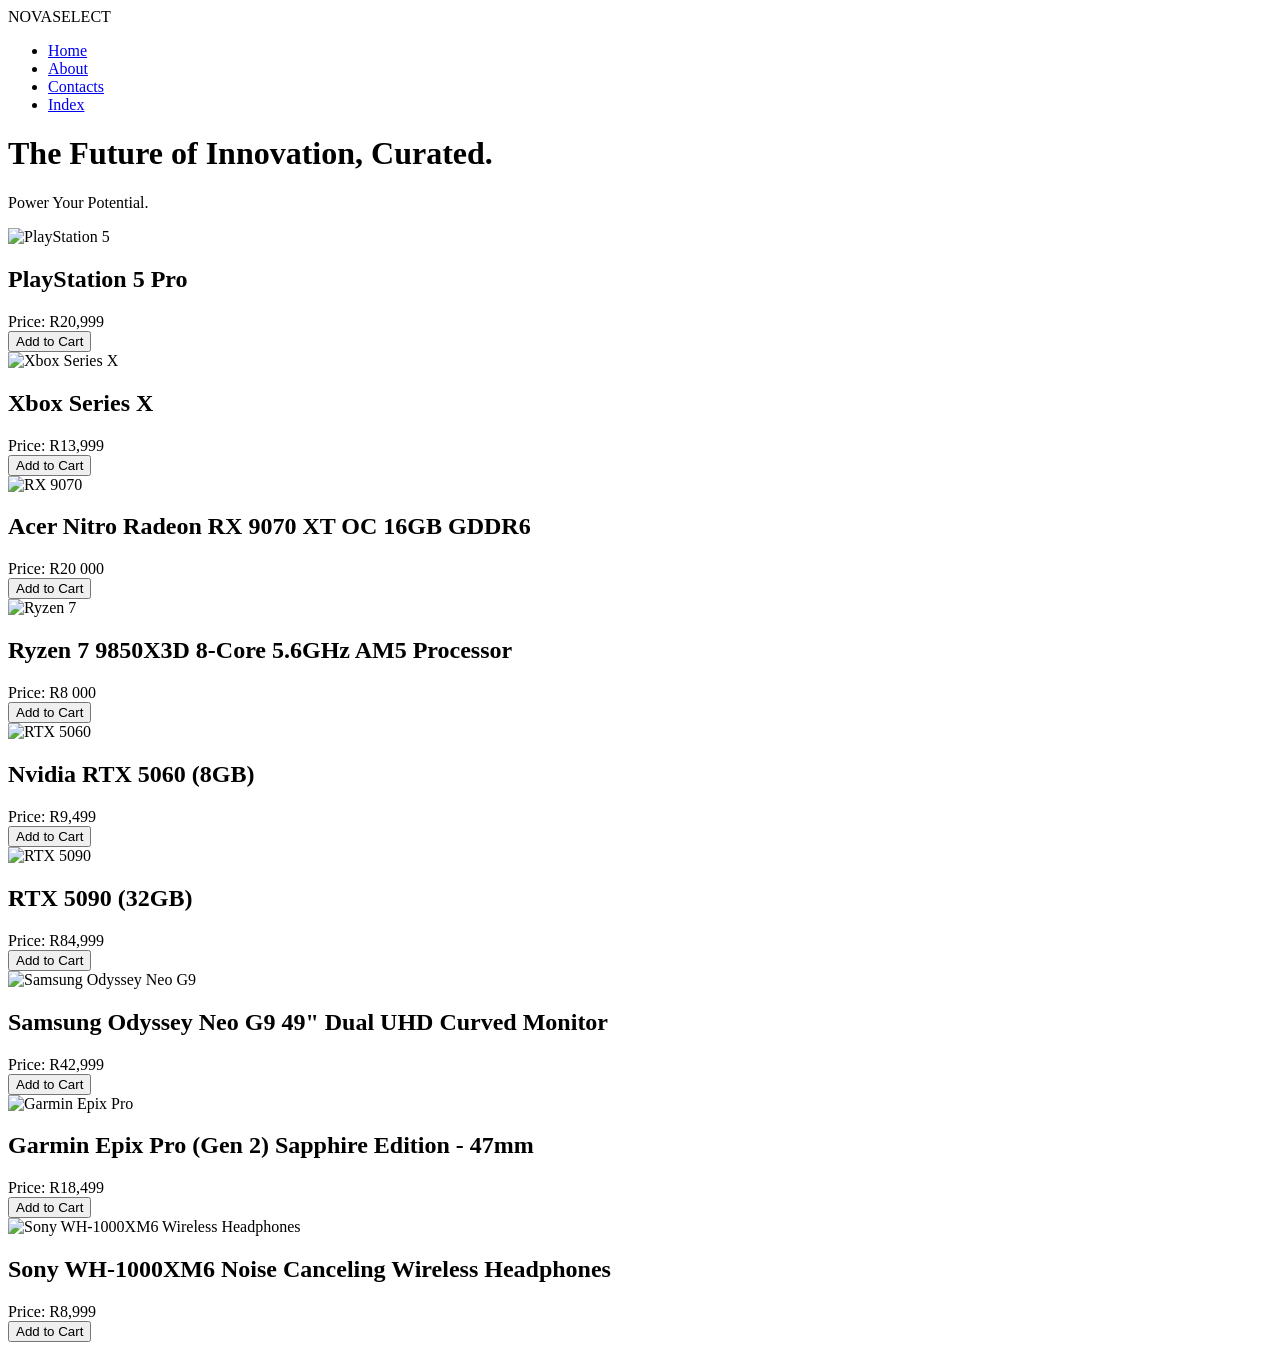
==== HTML_Week_2_Exercise_4/products.html @ 3ad4c4eb "Add files via upload" ====
<!DOCTYPE html>
<html lang="en">
<head>
    <meta charset="UTF-8">
    <meta name="viewport" content="width=device-width, initial-scale=1.0">
    <link rel="stylesheet" href="./style.css">
    <title>Products</title>
</head>
<body>

  <nav class="navbar">
      <div class="logo">NOVA<span>SELECT</span></div>
      <ul class="nav-links">
          <li><a href="#">Home</a></li>
          <li><a href="#">About</a></li>
          <li><a href="#">Contacts</a></li>
          <li><a href="#">Index</a></li>
      </ul>
    </nav>

        <header>
            <h1>The Future of Innovation, Curated.</h1>
            <p>Power Your Potential.</p>
        </header>

    <main>

        <div class="product_card">
          <img src="https://i.ibb.co/dJm3ZZxN/ps5.avif" alt="PlayStation 5"
          /><br />
          <h2> PlayStation 5 Pro</h2>
          <label>Price: R20,999</label><br />
          <button>Add to Cart</button>
        </div>
      
        <div class="product_card">
          <img
            src="https://i.ibb.co/8LpYc8FP/Xbox.jpg" alt="Xbox Series X"
          /><br />
            <h2> Xbox Series X </h2>
          <label>Price: R13,999</label><br />
          <button>Add to Cart</button>
        </div>

        <div class="product_card">
          <img
            src="https://i.ibb.co/gLF0mrqM/rx-9070.avif" alt="RX 9070"
          /><br />
          <h2>Acer Nitro Radeon RX 9070 XT OC 16GB GDDR6</h2>
          <label>Price: R20 000</label><br />
          <button>Add to Cart</button>
        </div>

        <div class="product_card">
          <img
            src="https://i.ibb.co/Gg4X7r8/Ryzen-7.jpg" alt="Ryzen 7"
          /><br />
          <h2>Ryzen 7 9850X3D 8-Core 5.6GHz AM5 Processor</h2>
          <label>Price: R8 000</label><br />
          <button>Add to Cart</button>
        </div>

        <div class="product_card">
          <img
            src="https://i.ibb.co/93kDY8mY/RTX-5060-8-G-VENTUS-2-X-OC.jpg" alt="RTX 5060"
          /><br />
          <h2> Nvidia RTX 5060 (8GB)</h2>
          <label>Price: R9,499</label><br />
          <button>Add to Cart</button>
        </div>

        <div class="product_card">
          <img
            src="https://i.ibb.co/HDp2JYMs/RTX-5090.jpg" alt="RTX 5090"
          /><br />
          <h2>RTX 5090 (32GB)</h2>
          <label>Price: R84,999</label><br />
          <button>Add to Cart </button>
        </div>

        <div class="product_card">
          <img src="https://i.ibb.co/TFzQqB9/odyssey.jpg" alt="Samsung Odyssey Neo G9" /><br />
          <h2>Samsung Odyssey Neo G9 49" Dual UHD Curved Monitor</h2>
          <label>Price: R42,999</label><br />
          <button>Add to Cart</button>
        </div>

        <div class="product_card">
          <img src="https://i.ibb.co/bRMGn36s/Garmin.webp" alt="Garmin Epix Pro" /><br />
          <h2>Garmin Epix Pro (Gen 2) Sapphire Edition - 47mm</h2>
          <label>Price: R18,499</label><br />
          <button>Add to Cart</button>
        </div>

        <div class="product_card">
          <img
            src="https://i.ibb.co/dJsP54Rn/sony-headphone.jpg"
            alt="Sony WH-1000XM6 Wireless Headphones"
          /><br />
          <h2>Sony WH-1000XM6 Noise Canceling Wireless Headphones</h2>
          <label>Price: R8,999</label><br />
          <button>Add to Cart</button>
        </div>

    </main>

</body>
</html>
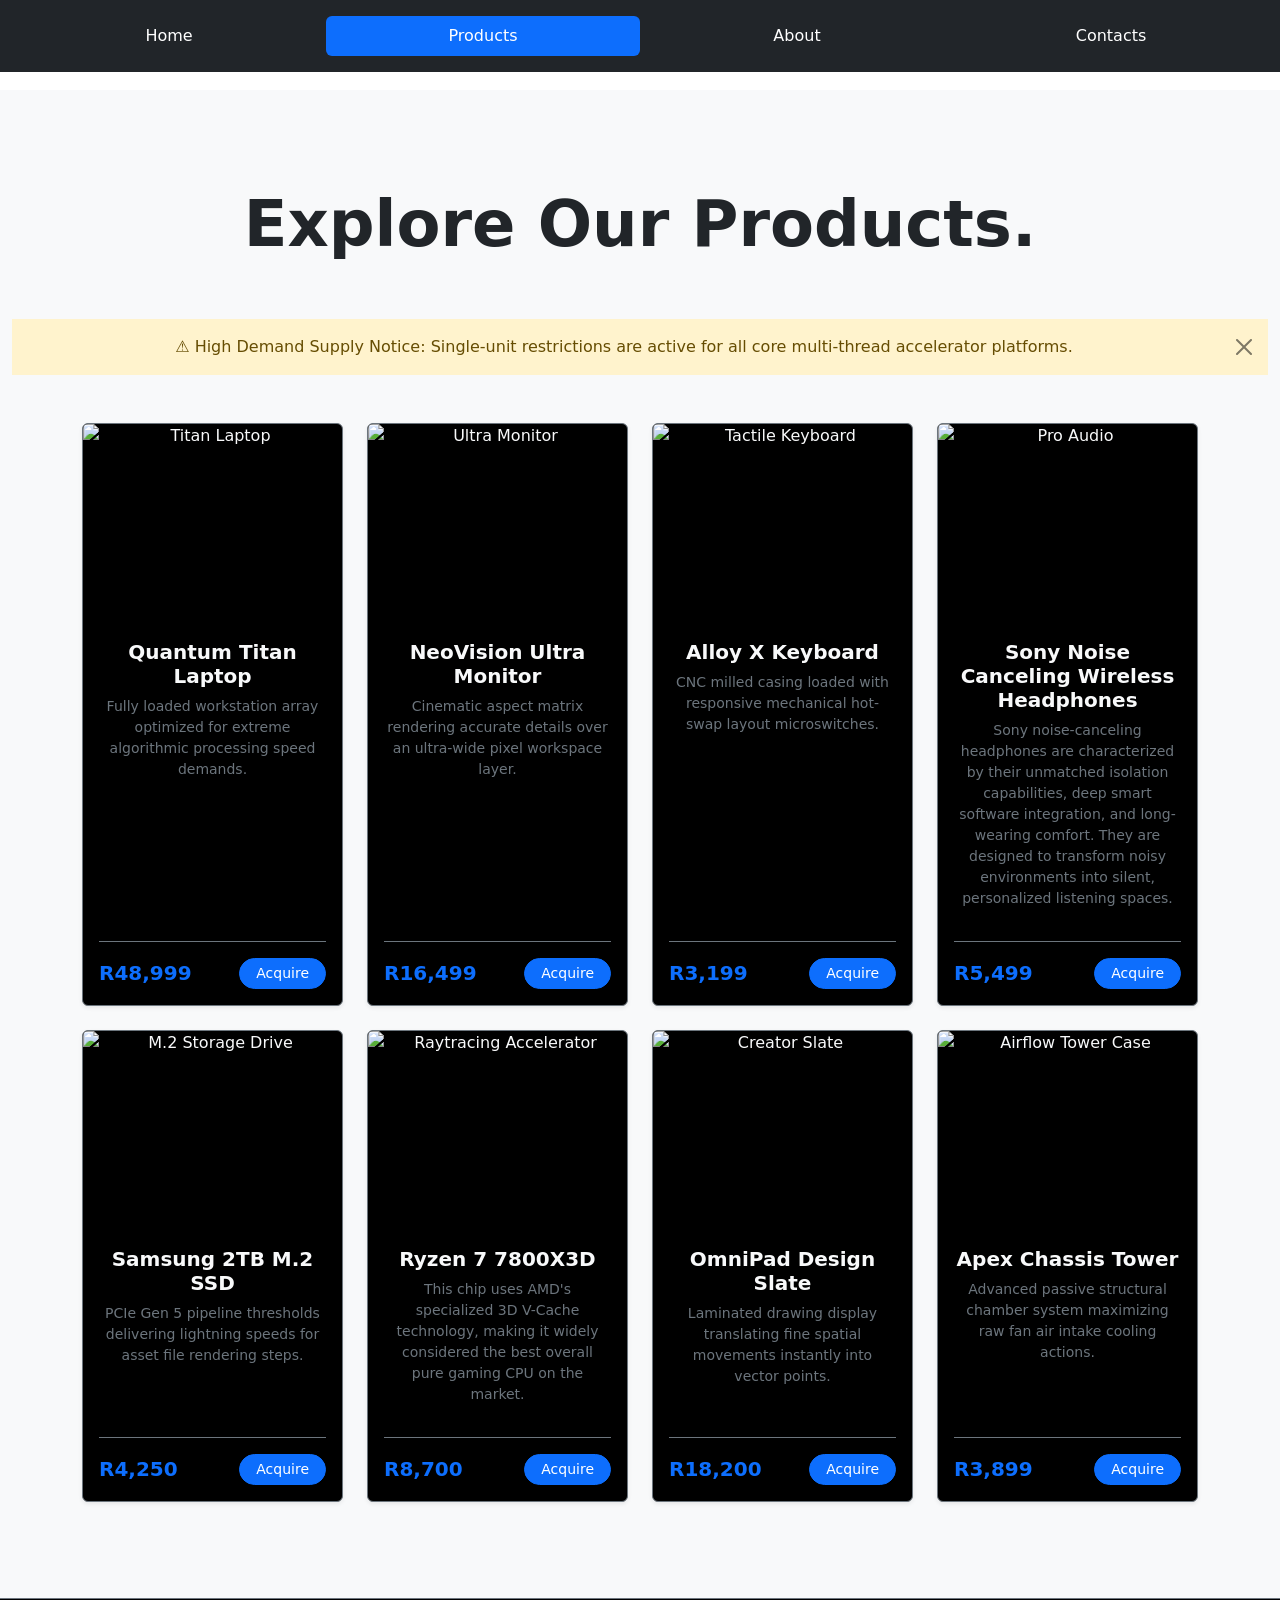
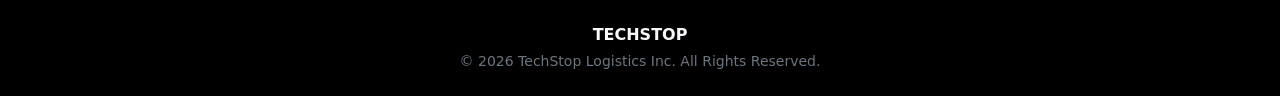
==== commit c89d0425: "Add files via upload" ====
--- a/HTML_Week_2_Exercise_4/products.html
+++ b/HTML_Week_2_Exercise_4/products.html
@@ -1,108 +1,188 @@
 <!DOCTYPE html>
 <html lang="en">
 <head>
-    <meta charset="UTF-8">
-    <meta name="viewport" content="width=device-width, initial-scale=1.0">
-    <link rel="stylesheet" href="./style.css">
-    <title>Products</title>
+  <meta charset="UTF-8">
+  <meta name="viewport" content="width=device-width, initial-scale=1.0">
+  <title>Products</title>
+  <link href="https://cdn.jsdelivr.net/npm/bootstrap@5.3.3/dist/css/bootstrap.min.css" rel="stylesheet">
+  <script src="https://cdn.jsdelivr.net/npm/bootstrap@5.3.3/dist/js/bootstrap.bundle.min.js"></script>
+  <style>
+    body {
+      padding-top: 90px; 
+    }
+  </style>
 </head>
-<body>
+<body >
+  <header>
+      <nav class="navbar navbar-expand-sm bg-dark navbar-dark fixed-top py-3">
+        <div class="container-fluid w-100">
+          <ul class="navbar-nav nav-pills w-100 nav-justified">
+            <li class="nav-item">
+              <a class="nav-link text-white" href="./index.html">Home</a>
+            </li>
+            <li class="nav-item">
+              <a class="nav-link text-white active" href="./products.html">Products</a>
+            </li>
+            <li class="nav-item">
+              <a class="nav-link text-white" href="./about.html">About</a>
+            </li>
+            <li class="nav-item">
+              <a class="nav-link text-white" href="./contacts.html">Contacts</a>
+            </li>
+          </ul>
+        </div>
+      </nav>
 
-  <nav class="navbar">
-      <div class="logo">NOVA<span>SELECT</span></div>
-      <ul class="nav-links">
-          <li><a href="#">Home</a></li>
-          <li><a href="#">About</a></li>
-          <li><a href="#">Contacts</a></li>
-          <li><a href="#">Index</a></li>
-      </ul>
-    </nav>
+      <main class="container-fluid bg-light py-5 text-center">
+      <div class="py-5">
+        <h1 class="display-3 fw-bold text-dark">Explore Our Products.</h1>
+      </div>
 
-        <header>
-            <h1>The Future of Innovation, Curated.</h1>
-            <p>Power Your Potential.</p>
-        </header>
-
-    <main>
-
-        <div class="product_card">
-          <img src="https://i.ibb.co/dJm3ZZxN/ps5.avif" alt="PlayStation 5"
-          /><br />
-          <h2> PlayStation 5 Pro</h2>
-          <label>Price: R20,999</label><br />
-          <button>Add to Cart</button>
-        </div>
-      
-        <div class="product_card">
-          <img
-            src="https://i.ibb.co/8LpYc8FP/Xbox.jpg" alt="Xbox Series X"
-          /><br />
-            <h2> Xbox Series X </h2>
-          <label>Price: R13,999</label><br />
-          <button>Add to Cart</button>
+      <div class="alert alert-warning alert-dismissible fade show rounded-0 text-center m-0 border-0 fw-medium" role="alert">
+      ⚠ High Demand Supply Notice: Single-unit restrictions are active for all core multi-thread accelerator platforms.
+      <button type="button" class="btn-close" data-bs-dismiss="alert" aria-label="Close"></button>
+    </div>
+    
+    <section class="container py-5 my-auto">
+      <div class="row row-cols-1 row-cols-md-2 row-cols-lg-4 g-4">
+        
+        <div class="col" data-aos="fade-up" data-aos-delay="100">
+          <div class="card h-100 bg-black border-secondary text-light shadow-sm">
+            <img src="https://i.ibb.co/YTXjq4ty/Quantum-laptop.jpg" class="card-img-top object-fit-cover" alt="Titan Laptop" style="height: 200px;">
+            <div class="card-body d-flex flex-column">
+              <h5 class="card-title fw-bold">Quantum Titan Laptop</h5>
+              <p class="card-text text-secondary small flex-grow-1">Fully loaded workstation array optimized for extreme algorithmic processing speed demands.</p>
+              <div class="d-flex justify-content-between align-items-center mt-3 border-top border-secondary pt-3">
+                <span class="fs-5 fw-bold text-primary">R48,999</span>
+                <button class="btn btn-sm btn-primary rounded-pill px-3">Acquire</button>
+              </div>
+            </div>
+          </div>
         </div>
 
-        <div class="product_card">
-          <img
-            src="https://i.ibb.co/gLF0mrqM/rx-9070.avif" alt="RX 9070"
-          /><br />
-          <h2>Acer Nitro Radeon RX 9070 XT OC 16GB GDDR6</h2>
-          <label>Price: R20 000</label><br />
-          <button>Add to Cart</button>
+        <div class="col" data-aos="fade-up" data-aos-delay="150">
+          <div class="card h-100 bg-black border-secondary text-light shadow-sm">
+            <img src="https://i.ibb.co/RTckwxF0/ultra-monitor.jpg" class="card-img-top object-fit-cover" alt="Ultra Monitor" style="height: 200px;">
+            <div class="card-body d-flex flex-column">
+              <h5 class="card-title fw-bold">NeoVision Ultra Monitor</h5>
+              <p class="card-text text-secondary small flex-grow-1">Cinematic aspect matrix rendering accurate details over an ultra-wide pixel workspace layer.</p>
+              <div class="d-flex justify-content-between align-items-center mt-3 border-top border-secondary pt-3">
+                <span class="fs-5 fw-bold text-primary">R16,499</span>
+                <button class="btn btn-sm btn-primary rounded-pill px-3">Acquire</button>
+              </div>
+            </div>
+          </div>
         </div>
 
-        <div class="product_card">
-          <img
-            src="https://i.ibb.co/Gg4X7r8/Ryzen-7.jpg" alt="Ryzen 7"
-          /><br />
-          <h2>Ryzen 7 9850X3D 8-Core 5.6GHz AM5 Processor</h2>
-          <label>Price: R8 000</label><br />
-          <button>Add to Cart</button>
+        <div class="col" data-aos="fade-up" data-aos-delay="200">
+          <div class="card h-100 bg-black border-secondary text-light shadow-sm">
+            <img src="https://i.ibb.co/JFCwfPxz/Alloy-keyboard.webp" class="card-img-top object-fit-cover" alt="Tactile Keyboard" style="height: 200px;">
+            <div class="card-body d-flex flex-column">
+              <h5 class="card-title fw-bold">Alloy X Keyboard</h5>
+              <p class="card-text text-secondary small flex-grow-1">CNC milled casing loaded with responsive mechanical hot-swap layout microswitches.</p>
+              <div class="d-flex justify-content-between align-items-center mt-3 border-top border-secondary pt-3">
+                <span class="fs-5 fw-bold text-primary">R3,199</span>
+                <button class="btn btn-sm btn-primary rounded-pill px-3">Acquire</button>
+              </div>
+            </div>
+          </div>
         </div>
 
-        <div class="product_card">
-          <img
-            src="https://i.ibb.co/93kDY8mY/RTX-5060-8-G-VENTUS-2-X-OC.jpg" alt="RTX 5060"
-          /><br />
-          <h2> Nvidia RTX 5060 (8GB)</h2>
-          <label>Price: R9,499</label><br />
-          <button>Add to Cart</button>
+        <div class="col" data-aos="fade-up" data-aos-delay="250">
+          <div class="card h-100 bg-black border-secondary text-light shadow-sm">
+            <img src="https://i.ibb.co/1fSh3BKH/sony-headphone.jpg" class="card-img-top object-fit-cover" alt="Pro Audio" style="height: 200px;">
+            <div class="card-body d-flex flex-column">
+              <h5 class="card-title fw-bold">Sony Noise Canceling Wireless Headphones</h5>
+              <p class="card-text text-secondary small flex-grow-1">Sony noise-canceling headphones are characterized by their unmatched isolation capabilities, deep smart software integration, and long-wearing comfort. They are designed to transform noisy environments into silent, personalized listening spaces.</p>
+              <div class="d-flex justify-content-between align-items-center mt-3 border-top border-secondary pt-3">
+                <span class="fs-5 fw-bold text-primary">R5,499</span>
+                <button class="btn btn-sm btn-primary rounded-pill px-3">Acquire</button>
+              </div>
+            </div>
+          </div>
         </div>
 
-        <div class="product_card">
-          <img
-            src="https://i.ibb.co/HDp2JYMs/RTX-5090.jpg" alt="RTX 5090"
-          /><br />
-          <h2>RTX 5090 (32GB)</h2>
-          <label>Price: R84,999</label><br />
-          <button>Add to Cart </button>
+        <div class="col" data-aos="fade-up" data-aos-delay="100">
+          <div class="card h-100 bg-black border-secondary text-light shadow-sm">
+            <img src="https://i.ibb.co/8gSgT0SZ/Samsung-2-TB-SSD.webp" class="card-img-top object-fit-cover" alt="M.2 Storage Drive" style="height: 200px;">
+            <div class="card-body d-flex flex-column">
+              <h5 class="card-title fw-bold">Samsung 2TB M.2 SSD</h5>
+              <p class="card-text text-secondary small flex-grow-1">PCIe Gen 5 pipeline thresholds delivering lightning speeds for asset file rendering steps.</p>
+              <div class="d-flex justify-content-between align-items-center mt-3 border-top border-secondary pt-3">
+                <span class="fs-5 fw-bold text-primary">R4,250</span>
+                <button class="btn btn-sm btn-primary rounded-pill px-3">Acquire</button>
+              </div>
+            </div>
+          </div>
         </div>
 
-        <div class="product_card">
-          <img src="https://i.ibb.co/TFzQqB9/odyssey.jpg" alt="Samsung Odyssey Neo G9" /><br />
-          <h2>Samsung Odyssey Neo G9 49" Dual UHD Curved Monitor</h2>
-          <label>Price: R42,999</label><br />
-          <button>Add to Cart</button>
+        <div class="col" data-aos="fade-up" data-aos-delay="150">
+          <div class="card h-100 bg-black border-secondary text-light shadow-sm">
+            <img src="https://i.ibb.co/zWzrHFZ5/Ryzen-7.jpg" class="card-img-top object-fit-cover" alt="Raytracing Accelerator" style="height: 200px;">
+            <div class="card-body d-flex flex-column">
+              <h5 class="card-title fw-bold">Ryzen 7 7800X3D</h5>
+              <p class="card-text text-secondary small flex-grow-1">This chip uses AMD's specialized 3D V-Cache technology, making it widely considered the best overall pure gaming CPU on the market.</p>
+              <div class="d-flex justify-content-between align-items-center mt-3 border-top border-secondary pt-3">
+                <span class="fs-5 fw-bold text-primary">R8,700</span>
+                <button class="btn btn-sm btn-primary rounded-pill px-3">Acquire</button>
+              </div>
+            </div>
+          </div>
         </div>
 
-        <div class="product_card">
-          <img src="https://i.ibb.co/bRMGn36s/Garmin.webp" alt="Garmin Epix Pro" /><br />
-          <h2>Garmin Epix Pro (Gen 2) Sapphire Edition - 47mm</h2>
-          <label>Price: R18,499</label><br />
-          <button>Add to Cart</button>
+        <div class="col" data-aos="fade-up" data-aos-delay="200">
+          <div class="card h-100 bg-black border-secondary text-light shadow-sm">
+            <img src="https://i.ibb.co/3m8n4YWK/Design-slate.jpg" class="card-img-top object-fit-cover" alt="Creator Slate" style="height: 200px;">
+            <div class="card-body d-flex flex-column">
+              <h5 class="card-title fw-bold">OmniPad Design Slate</h5>
+              <p class="card-text text-secondary small flex-grow-1">Laminated drawing display translating fine spatial movements instantly into vector points.</p>
+              <div class="d-flex justify-content-between align-items-center mt-3 border-top border-secondary pt-3">
+                <span class="fs-5 fw-bold text-primary">R18,200</span>
+                <button class="btn btn-sm btn-primary rounded-pill px-3">Acquire</button>
+              </div>
+            </div>
+          </div>
         </div>
 
-        <div class="product_card">
-          <img
-            src="https://i.ibb.co/dJsP54Rn/sony-headphone.jpg"
-            alt="Sony WH-1000XM6 Wireless Headphones"
-          /><br />
-          <h2>Sony WH-1000XM6 Noise Canceling Wireless Headphones</h2>
-          <label>Price: R8,999</label><br />
-          <button>Add to Cart</button>
+        <div class="col" data-aos="fade-up" data-aos-delay="250">
+          <div class="card h-100 bg-black border-secondary text-light shadow-sm">
+            <img src="https://i.ibb.co/1GCN5JKN/a-Apex-Chassis.jpg" class="card-img-top object-fit-cover" alt="Airflow Tower Case" style="height: 200px;">
+            <div class="card-body d-flex flex-column">
+              <h5 class="card-title fw-bold">Apex Chassis Tower</h5>
+              <p class="card-text text-secondary small flex-grow-1">Advanced passive structural chamber system maximizing raw fan air intake cooling actions.</p>
+              <div class="d-flex justify-content-between align-items-center mt-3 border-top border-secondary pt-3">
+                <span class="fs-5 fw-bold text-primary">R3,899</span>
+                <button class="btn btn-sm btn-primary rounded-pill px-3">Acquire</button>
+              </div>
+            </div>
+          </div>
         </div>
 
+      </div>
+    </section>
     </main>
+    </header>
+  
+    <footer class="bg-black text-secondary py-4 border-top border-secondary mt-auto">
+      <div class="container text-center">
+        <p class="mb-1 text-light fw-bold tracking-wider">TECHSTOP</p>
+        <p class="small mb-0">&copy; 2026 TechStop Logistics Inc. All Rights Reserved.</p>
+      </div>
+    </footer>
+
+    <script src="https://cdn.jsdelivr.net/npm/bootstrap@5.3.3/dist/js/bootstrap.bundle.min.js"></script>
+    <script src="https://unpkg.com/aos@2.3.1/dist/aos.js"></script>
+    <script>
+      AOS.init({ duration: 800, once: true });
+    </script>
 
 </body>
-</html>+</html>
+
+
+
+
+
+
+
+
